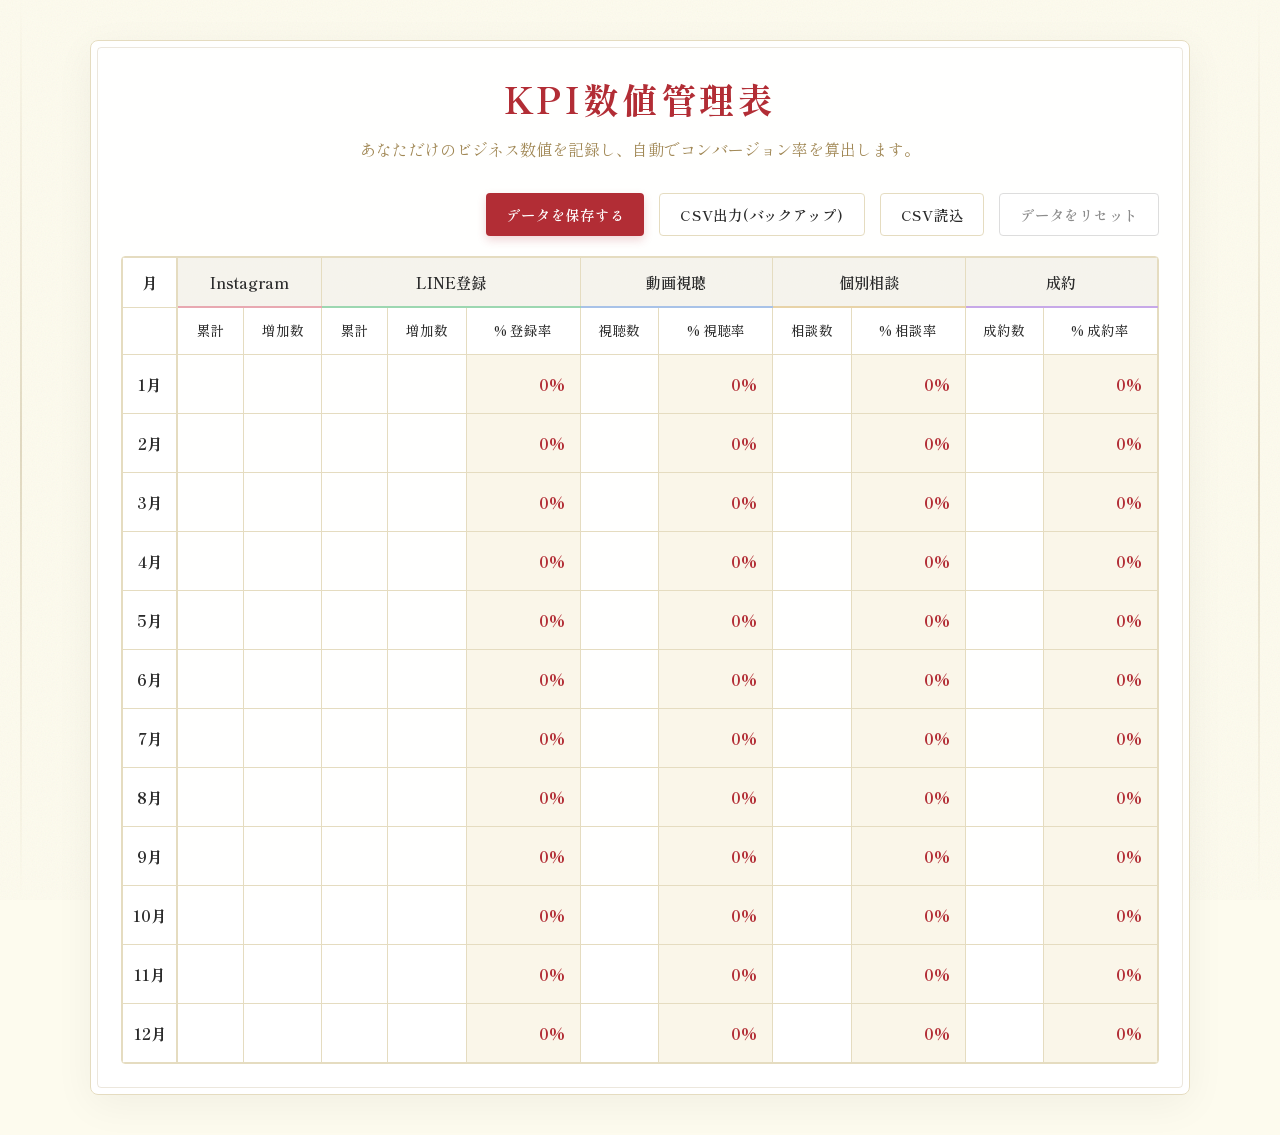
==== index.html @ 0f4bfc08 "Initial commit" ====
<!DOCTYPE html>
<html lang="ja">
<head>
    <meta charset="UTF-8">
    <meta name="viewport" content="width=device-width, initial-scale=1.0">
    <title>KPI管理ツール</title>
    <link rel="preconnect" href="https://fonts.googleapis.com">
    <link rel="preconnect" href="https://fonts.gstatic.com" crossorigin>
    <link href="https://fonts.googleapis.com/css2?family=Shippori+Mincho:wght@400;500;600;700&display=swap" rel="stylesheet">
    <link rel="stylesheet" href="style.css">
</head>
<body>
    <div class="background-texture"></div>

    <div class="container">
        <header>
            <h1 class="title">KPI数値管理表</h1>
            <p class="subtitle">あなただけのビジネス数値を記録し、自動でコンバージョン率を算出します。</p>
        </header>

        <div class="controls">
            <button id="save-btn" class="primary-btn">データを保存する</button>
            <button id="export-btn" class="secondary-btn">CSV出力(バックアップ)</button>
            <button id="import-btn" class="secondary-btn">CSV読込</button>
            <input type="file" id="import-file" accept=".csv" style="display:none">
            <button id="clear-btn" class="danger-btn">データをリセット</button>
        </div>

        <div class="table-wrapper">
            <table id="kpi-table">
                <thead>
                    <tr>
                        <th class="sticky-col">月</th>
                        <th colspan="2" class="group-insta">Instagram</th>
                        <th colspan="3" class="group-line">LINE登録</th>
                        <th colspan="2" class="group-video">動画視聴</th>
                        <th colspan="2" class="group-consult">個別相談</th>
                        <th colspan="2" class="group-contract">成約</th>
                    </tr>
                    <tr class="sub-headers">
                        <th class="sticky-col"></th>
                        <th>累計</th>
                        <th>増加数</th>
                        <th>累計</th>
                        <th>増加数</th>
                        <th class="col-percent">% 登録率</th>
                        <th>視聴数</th>
                        <th class="col-percent">% 視聴率</th>
                        <th>相談数</th>
                        <th class="col-percent">% 相談率</th>
                        <th>成約数</th>
                        <th class="col-percent">% 成約率</th>
                    </tr>
                </thead>
                <tbody id="table-body">
                    <!-- JavaScriptで12ヶ月分を生成 -->
                </tbody>
            </table>
        </div>

        <div id="toast" class="toast">保存しました</div>
    </div>

    <script src="app.js"></script>
</body>
</html>
---- style.css ----
:root {
    --bg-color: #FDFBEE; /* 生成り */
    --text-color: #2b2b2b; /* 墨色 */
    --primary-color: #B22D35; /* 臙脂色 */
    --primary-color-hover: #8e1c22;
    --secondary-color: #A18855; /* 朽葉色 */
    --secondary-color-hover: #867144;
    --card-bg: rgba(255, 255, 255, 0.95);
    --border-color: #e5dcc0;
    --readonly-bg: #FAF6E9;
    --danger-color: #8c8c8c;
    --transition: 0.3s cubic-bezier(0.25, 0.8, 0.25, 1);
}

* {
    box-sizing: border-box;
    margin: 0;
    padding: 0;
}

body {
    font-family: 'Shippori Mincho', serif;
    background-color: var(--bg-color);
    color: var(--text-color);
    line-height: 1.6;
    min-height: 100vh;
    padding: 40px 20px;
    position: relative;
}

/* 和紙のようなテクスチャ */
.background-texture {
    position: fixed;
    top: 0;
    left: 0;
    width: 100vw;
    height: 100vh;
    background-image: url("data:image/svg+xml,%3Csvg width='100' height='100' viewBox='0 0 100 100' xmlns='http://www.w3.org/2000/svg'%3E%3Cfilter id='noise'%3E%3CfeTurbulence type='fractalNoise' baseFrequency='0.8' numOctaves='4' stitchTiles='stitch'/%3E%3C/filter%3E%3Crect width='100' height='100' filter='url(%23noise)' opacity='0.06'/%3E%3C/svg%3E");
    pointer-events: none;
    z-index: -1;
}

/* 縦の装飾線 */
body::before {
    content: '';
    position: fixed;
    top: 0;
    left: 20px;
    width: 2px;
    height: 100%;
    background: linear-gradient(to bottom, transparent, var(--secondary-color), transparent);
    opacity: 0.3;
    z-index: -1;
}

body::after {
    content: '';
    position: fixed;
    top: 0;
    right: 20px;
    width: 2px;
    height: 100%;
    background: linear-gradient(to bottom, transparent, var(--secondary-color), transparent);
    opacity: 0.3;
    z-index: -1;
}

.container {
    max-width: 1100px;
    margin: 0 auto;
    position: relative;
    z-index: 10;
    background-color: var(--card-bg);
    border: 1px solid var(--border-color);
    border-radius: 8px;
    box-shadow: 0 10px 40px rgba(0, 0, 0, 0.05);
    padding: 30px;
}

/* 枠飾り */
.container::before {
    content: '';
    position: absolute;
    top: 6px;
    left: 6px;
    right: 6px;
    bottom: 6px;
    border: 1px solid rgba(161, 136, 85, 0.2);
    pointer-events: none;
    border-radius: 4px;
}

header {
    text-align: center;
    margin-bottom: 30px;
}

.title {
    font-size: 2.2rem;
    color: var(--primary-color);
    letter-spacing: 0.1em;
    margin-bottom: 10px;
    font-weight: 700;
}

.subtitle {
    font-size: 1rem;
    color: var(--secondary-color);
}

.controls {
    display: flex;
    flex-wrap: wrap;
    gap: 15px;
    margin-bottom: 20px;
    justify-content: flex-end;
}

button {
    font-family: inherit;
    border: none;
    border-radius: 4px;
    padding: 10px 20px;
    font-size: 0.9rem;
    cursor: pointer;
    transition: var(--transition);
    outline: none;
    letter-spacing: 0.05em;
    font-weight: 600;
}

.primary-btn {
    background-color: var(--primary-color);
    color: #fff;
    box-shadow: 0 4px 10px rgba(178, 45, 53, 0.2);
}
.primary-btn:hover {
    background-color: var(--primary-color-hover);
    transform: translateY(-2px);
    box-shadow: 0 6px 15px rgba(178, 45, 53, 0.3);
}

.secondary-btn {
    background-color: white;
    color: var(--text-color);
    border: 1px solid var(--border-color);
}
.secondary-btn:hover {
    border-color: var(--secondary-color);
    color: var(--secondary-color);
    transform: translateY(-2px);
}

.danger-btn {
    background-color: white;
    color: var(--danger-color);
    border: 1px solid #ddd;
}
.danger-btn:hover {
    background-color: #f9f9f9;
    color: #cc0000;
    border-color: #cc0000;
}

/* テーブル周り */
.table-wrapper {
    width: 100%;
    overflow-x: auto;
    border: 1px solid var(--border-color);
    border-radius: 4px;
}

table {
    width: 100%;
    border-collapse: collapse;
    white-space: nowrap;
    text-align: right;
    min-width: 1000px;
}

th, td {
    padding: 12px 10px;
    border: 1px solid var(--border-color);
    font-size: 0.95rem;
}

th {
    background-color: rgba(161, 136, 85, 0.1);
    color: var(--text-color);
    font-weight: 600;
    text-align: center;
}

/* ヘッダーの色分けなど */
.group-insta { border-bottom: 2px solid #E8A8B1; }
.group-line { border-bottom: 2px solid #9CD7B1; }
.group-video { border-bottom: 2px solid #A8C2E8; }
.group-consult { border-bottom: 2px solid #E8D3A8; }
.group-contract { border-bottom: 2px solid #C7A8E8; }

.sub-headers th {
    font-size: 0.85rem;
    font-weight: 500;
    background-color: rgba(255, 255, 255, 0.8);
}

/* 最初の列の固定 */
.sticky-col {
    position: sticky;
    left: 0;
    background-color: var(--card-bg) !important;
    font-weight: 700;
    text-align: center;
    z-index: 2;
    border-right: 2px solid var(--border-color);
    box-shadow: 2px 0 5px rgba(0,0,0,0.02);
}

/* 入力セルと表示セル */
td input {
    width: 100%;
    border: 1px solid transparent;
    background: transparent;
    font-family: inherit;
    font-size: 1rem;
    text-align: right;
    padding: 4px;
    color: var(--text-color);
    outline: none;
    transition: 0.2s;
}

td input:focus {
    border-bottom: 1px solid var(--primary-color);
    background-color: rgba(255,255,255,0.8);
}

td input[readonly] {
    color: var(--secondary-color);
    font-weight: 700;
    cursor: default;
    background-color: transparent;
}

/* 自動計算列の背景色 */
td.col-percent {
    background-color: var(--readonly-bg);
}

td.col-percent input {
    color: var(--primary-color);
}

/* 月の行ホバー */
tbody tr:hover {
    background-color: rgba(161, 136, 85, 0.03);
}

/* トースト通知 */
.toast {
    position: fixed;
    bottom: 30px;
    right: 30px;
    background-color: var(--primary-color);
    color: white;
    padding: 12px 24px;
    border-radius: 4px;
    box-shadow: 0 5px 15px rgba(0,0,0,0.2);
    font-weight: 600;
    letter-spacing: 0.05em;
    opacity: 0;
    transform: translateY(20px);
    transition: var(--transition);
    pointer-events: none;
    z-index: 100;
}

.toast.show {
    opacity: 1;
    transform: translateY(0);
}

/* レスポンシブ */
@media (max-width: 768px) {
    body {
        padding: 20px 10px;
    }
    
    .container {
        padding: 20px 10px;
    }
    
    .title {
        font-size: 1.8rem;
    }
    
    .controls {
        justify-content: center;
    }
    
    th, td {
        padding: 8px 6px;
        font-size: 0.9rem;
    }
    td input {
        font-size: 0.9rem;
    }
}
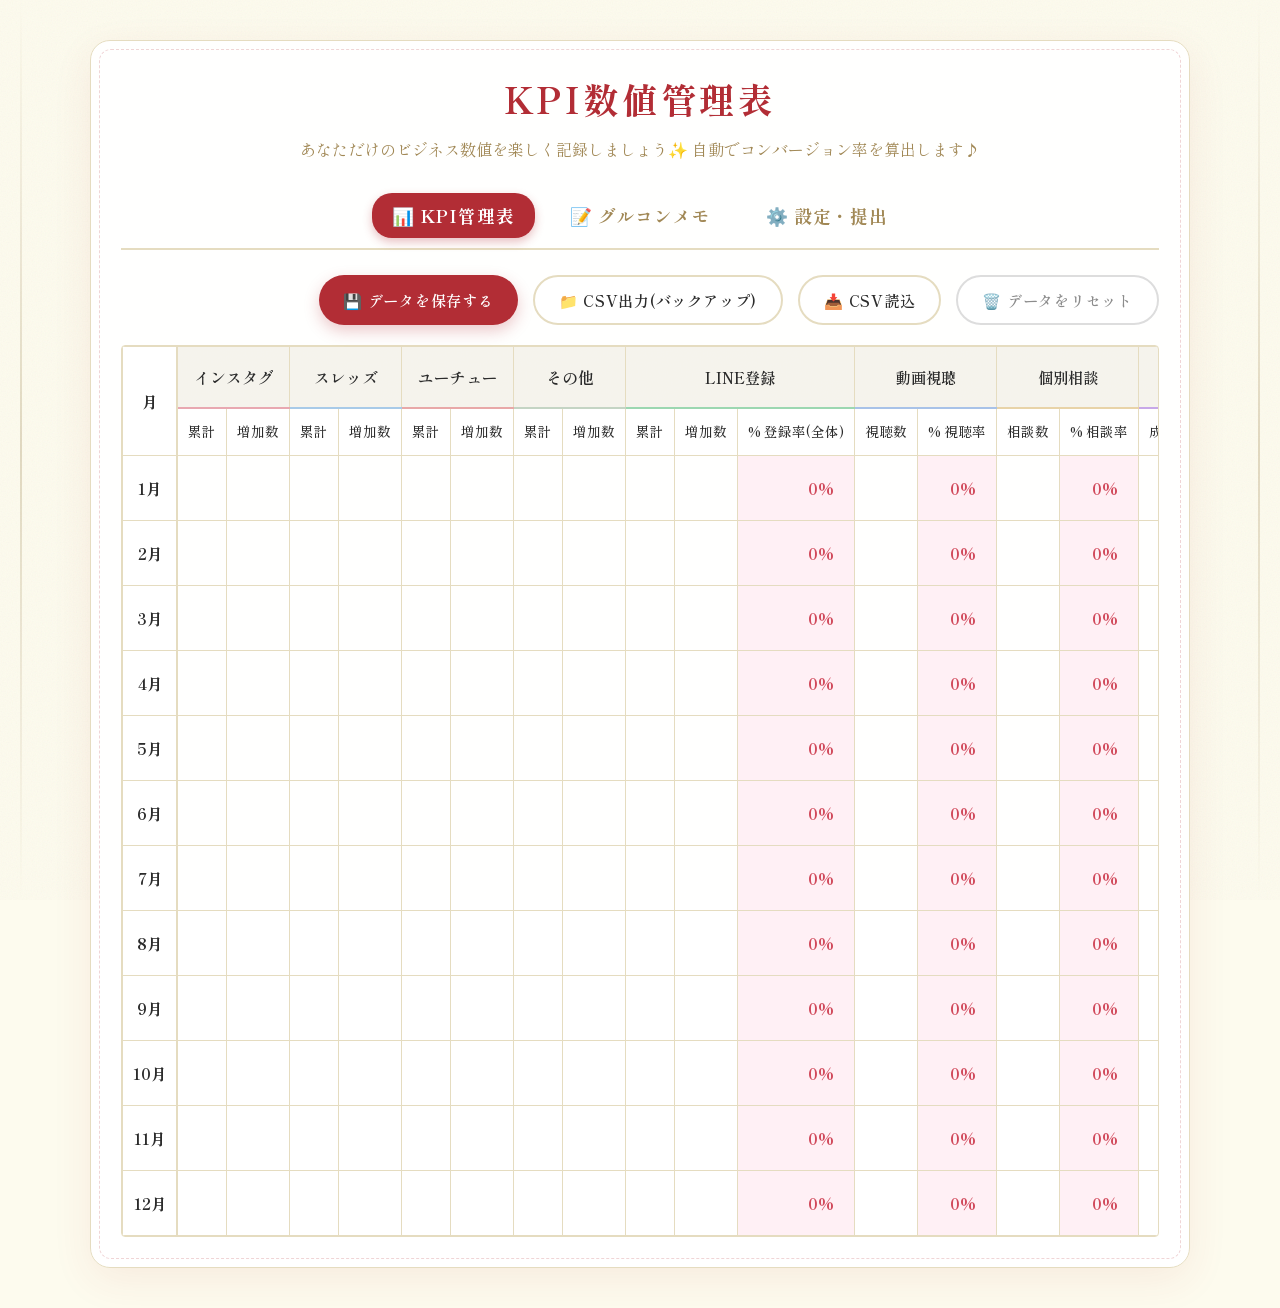
==== commit 0d025eae: "feat: Add group consulting memo and sheets sharing" ====
--- a/index.html
+++ b/index.html
@@ -15,35 +15,50 @@
     <div class="container">
         <header>
             <h1 class="title">KPI数値管理表</h1>
-            <p class="subtitle">あなただけのビジネス数値を記録し、自動でコンバージョン率を算出します。</p>
+            <p class="subtitle">あなただけのビジネス数値を楽しく記録しましょう✨ 自動でコンバージョン率を算出します♪</p>
         </header>
 
-        <div class="controls">
-            <button id="save-btn" class="primary-btn">データを保存する</button>
-            <button id="export-btn" class="secondary-btn">CSV出力(バックアップ)</button>
-            <button id="import-btn" class="secondary-btn">CSV読込</button>
+        <div class="tabs">
+            <button class="tab-btn active" data-target="kpi-panel">📊 KPI管理表</button>
+            <button class="tab-btn" data-target="memo-panel">📝 グルコンメモ</button>
+            <button class="tab-btn" data-target="settings-panel">⚙️ 設定・提出</button>
+        </div>
+
+        <div id="kpi-panel" class="tab-panel active">
+            <div class="controls">
+            <button id="save-btn" class="primary-btn bouncy-btn">💾 データを保存する</button>
+            <button id="export-btn" class="secondary-btn bouncy-btn">📁 CSV出力(バックアップ)</button>
+            <button id="import-btn" class="secondary-btn bouncy-btn">📥 CSV読込</button>
             <input type="file" id="import-file" accept=".csv" style="display:none">
-            <button id="clear-btn" class="danger-btn">データをリセット</button>
+            <button id="clear-btn" class="danger-btn bouncy-btn">🗑️ データをリセット</button>
         </div>
 
         <div class="table-wrapper">
             <table id="kpi-table">
                 <thead>
                     <tr>
-                        <th class="sticky-col">月</th>
-                        <th colspan="2" class="group-insta">Instagram</th>
+                        <th class="sticky-col" rowspan="2">月</th>
+                        <th colspan="2" class="group-media1"><input type="text" class="header-input" id="media1-name" value="インスタグラム" placeholder="媒体名"></th>
+                        <th colspan="2" class="group-media2"><input type="text" class="header-input" id="media2-name" value="スレッズ" placeholder="媒体名"></th>
+                        <th colspan="2" class="group-media3"><input type="text" class="header-input" id="media3-name" value="ユーチューブ" placeholder="媒体名"></th>
+                        <th colspan="2" class="group-media4"><input type="text" class="header-input" id="media4-name" value="その他" placeholder="媒体名"></th>
                         <th colspan="3" class="group-line">LINE登録</th>
                         <th colspan="2" class="group-video">動画視聴</th>
                         <th colspan="2" class="group-consult">個別相談</th>
                         <th colspan="2" class="group-contract">成約</th>
                     </tr>
                     <tr class="sub-headers">
-                        <th class="sticky-col"></th>
                         <th>累計</th>
                         <th>増加数</th>
                         <th>累計</th>
                         <th>増加数</th>
-                        <th class="col-percent">% 登録率</th>
+                        <th>累計</th>
+                        <th>増加数</th>
+                        <th>累計</th>
+                        <th>増加数</th>
+                        <th>累計</th>
+                        <th>増加数</th>
+                        <th class="col-percent">% 登録率(全体)</th>
                         <th>視聴数</th>
                         <th class="col-percent">% 視聴率</th>
                         <th>相談数</th>
@@ -57,6 +72,36 @@
                 </tbody>
             </table>
         </div>
+        </div><!-- /kpi-panel -->
+
+        <!-- グルコンメモ パネル -->
+        <div id="memo-panel" class="tab-panel">
+            <div class="controls" style="justify-content: flex-start;">
+                <button id="add-memo-btn" class="primary-btn bouncy-btn">➕ 新しいメモを追加</button>
+            </div>
+            <div id="memo-container" class="memo-list">
+                <!-- JavaScriptでメモカードを生成 -->
+            </div>
+        </div><!-- /memo-panel -->
+
+        <!-- 設定・提出パネル -->
+        <div id="settings-panel" class="tab-panel">
+            <div class="settings-card">
+                <h3>👤 クライアント情報</h3>
+                <p>データを管理者に提出するため、ご自身のお名前を入力してください。</p>
+                <input type="text" id="client-name" class="settings-input" placeholder="例：山田 花子">
+                
+                <h3 style="margin-top:20px;">📤 管理者へデータを提出</h3>
+                <p>現在のKPI数値とグルコンメモをスクールの管理者へ送信します。</p>
+                <button id="submit-admin-btn" class="primary-btn bouncy-btn" style="width: 100%; padding: 15px; margin-top: 10px; font-size: 1.1rem;">🚀 管理者へデータを送信する</button>
+            </div>
+
+            <div class="settings-card" style="margin-top: 30px; background-color: #f9f9f9; border: 1px dashed #ccc;">
+                <h3 style="color: #666;">🔧 管理者用設定 (運営者のみ設定)</h3>
+                <p style="font-size: 0.85rem; color: #666;">データ提出先のシステム（Google Apps Script Webhook）URLを設定します。</p>
+                <input type="text" id="webhook-url" class="settings-input" placeholder="https://script.google.com/macros/s/.../exec">
+            </div>
+        </div><!-- /settings-panel -->
 
         <div id="toast" class="toast">保存しました</div>
     </div>
--- a/style.css
+++ b/style.css
@@ -2,12 +2,12 @@
     --bg-color: #FDFBEE; /* 生成り */
     --text-color: #2b2b2b; /* 墨色 */
     --primary-color: #B22D35; /* 臙脂色 */
-    --primary-color-hover: #8e1c22;
+    --primary-color-hover: #e85d75; /* 明るめのピンクレッドへ変更しポップに */
     --secondary-color: #A18855; /* 朽葉色 */
     --secondary-color-hover: #867144;
     --card-bg: rgba(255, 255, 255, 0.95);
     --border-color: #e5dcc0;
-    --readonly-bg: #FAF6E9;
+    --readonly-bg: #FFF0F5; /* ラベンダーブラッシュ（薄いピンク系）で可愛く */
     --danger-color: #8c8c8c;
     --transition: 0.3s cubic-bezier(0.25, 0.8, 0.25, 1);
 }
@@ -72,8 +72,8 @@
     z-index: 10;
     background-color: var(--card-bg);
     border: 1px solid var(--border-color);
-    border-radius: 8px;
-    box-shadow: 0 10px 40px rgba(0, 0, 0, 0.05);
+    border-radius: 20px; /* 丸みを強く */
+    box-shadow: 0 12px 40px rgba(178, 45, 53, 0.08); /* 影を温かみのある色に */
     padding: 30px;
 }
 
@@ -81,13 +81,60 @@
 .container::before {
     content: '';
     position: absolute;
-    top: 6px;
-    left: 6px;
-    right: 6px;
-    bottom: 6px;
-    border: 1px solid rgba(161, 136, 85, 0.2);
+    top: 8px;
+    left: 8px;
+    right: 8px;
+    bottom: 8px;
+    border: 1px dashed rgba(178, 45, 53, 0.2); /* 線を破線にして可愛く */
     pointer-events: none;
-    border-radius: 4px;
+    border-radius: 12px;
+}
+
+/* タブメニュー */
+.tabs {
+    display: flex;
+    justify-content: center;
+    gap: 15px;
+    margin-bottom: 25px;
+    border-bottom: 2px solid var(--border-color);
+    padding-bottom: 10px;
+}
+
+.tab-btn {
+    background: transparent;
+    color: var(--secondary-color);
+    border: none;
+    font-size: 1.1rem;
+    padding: 10px 20px;
+    border-radius: 20px;
+    font-weight: bold;
+    cursor: pointer;
+    transition: var(--transition);
+}
+
+.tab-btn:hover {
+    background-color: rgba(161, 136, 85, 0.1);
+}
+
+.tab-btn.active {
+    background-color: var(--primary-color);
+    color: white;
+    box-shadow: 0 4px 10px rgba(178, 45, 53, 0.3);
+}
+
+/* パネル機能 */
+.tab-panel {
+    display: none;
+    animation: fadeIn 0.4s ease;
+}
+
+.tab-panel.active {
+    display: block;
+}
+
+@keyframes fadeIn {
+    from { opacity: 0; transform: translateY(10px); }
+    to { opacity: 1; transform: translateY(0); }
 }
 
 header {
@@ -119,9 +166,9 @@
 button {
     font-family: inherit;
     border: none;
-    border-radius: 4px;
-    padding: 10px 20px;
-    font-size: 0.9rem;
+    border-radius: 30px; /* ピル型でポップに */
+    padding: 12px 24px;
+    font-size: 0.95rem;
     cursor: pointer;
     transition: var(--transition);
     outline: none;
@@ -129,37 +176,43 @@
     font-weight: 600;
 }
 
+/* バウンスアニメーション */
+.bouncy-btn:hover {
+    transform: translateY(-4px) scale(1.03);
+}
+.bouncy-btn:active {
+    transform: translateY(1px);
+}
+
 .primary-btn {
     background-color: var(--primary-color);
     color: #fff;
-    box-shadow: 0 4px 10px rgba(178, 45, 53, 0.2);
+    box-shadow: 0 6px 15px rgba(178, 45, 53, 0.25);
 }
 .primary-btn:hover {
     background-color: var(--primary-color-hover);
-    transform: translateY(-2px);
-    box-shadow: 0 6px 15px rgba(178, 45, 53, 0.3);
+    box-shadow: 0 8px 20px rgba(178, 45, 53, 0.4);
 }
 
 .secondary-btn {
     background-color: white;
     color: var(--text-color);
-    border: 1px solid var(--border-color);
+    border: 2px solid var(--border-color); /* 少し太くしてカジュアルに */
 }
 .secondary-btn:hover {
-    border-color: var(--secondary-color);
-    color: var(--secondary-color);
-    transform: translateY(-2px);
+    border-color: var(--primary-color-hover);
+    color: var(--primary-color-hover);
 }
 
 .danger-btn {
     background-color: white;
     color: var(--danger-color);
-    border: 1px solid #ddd;
+    border: 2px solid #ddd;
 }
 .danger-btn:hover {
-    background-color: #f9f9f9;
-    color: #cc0000;
-    border-color: #cc0000;
+    background-color: #fff5f5;
+    color: #e53e3e;
+    border-color: #fc8181;
 }
 
 /* テーブル周り */
@@ -192,11 +245,37 @@
 }
 
 /* ヘッダーの色分けなど */
-.group-insta { border-bottom: 2px solid #E8A8B1; }
+.group-media1 { border-bottom: 2px solid #E8A8B1; }
+.group-media2 { border-bottom: 2px solid #A8CAE8; } /* 水色っぽく */
+.group-media3 { border-bottom: 2px solid #E8A8A8; } /* 赤っぽく */
+.group-media4 { border-bottom: 2px solid #C4D4C4; } /* 淡い緑っぽく */
 .group-line { border-bottom: 2px solid #9CD7B1; }
 .group-video { border-bottom: 2px solid #A8C2E8; }
 .group-consult { border-bottom: 2px solid #E8D3A8; }
 .group-contract { border-bottom: 2px solid #C7A8E8; }
+
+/* 自由入力ヘッダー */
+.header-input {
+    width: 100%;
+    background: transparent;
+    border: 2px solid transparent;
+    border-radius: 8px;
+    color: inherit;
+    font-size: 1rem;
+    font-family: inherit;
+    font-weight: 600;
+    text-align: center;
+    outline: none;
+    transition: 0.3s cubic-bezier(0.25, 0.8, 0.25, 1);
+    padding: 4px;
+}
+
+.header-input:focus {
+    background-color: white;
+    border: 2px dashed #ffb3c1;
+    transform: scale(1.05);
+    box-shadow: 0 4px 15px rgba(255, 179, 193, 0.3);
+}
 
 .sub-headers th {
     font-size: 0.85rem;
@@ -219,24 +298,29 @@
 /* 入力セルと表示セル */
 td input {
     width: 100%;
-    border: 1px solid transparent;
+    border: 2px solid transparent; /* 太くしてフォーカス時目立たせる */
+    border-radius: 8px; /* 角をやさしく */
     background: transparent;
     font-family: inherit;
     font-size: 1rem;
     text-align: right;
-    padding: 4px;
+    padding: 6px 8px;
     color: var(--text-color);
     outline: none;
-    transition: 0.2s;
+    transition: 0.3s cubic-bezier(0.25, 0.8, 0.25, 1);
 }
 
 td input:focus {
-    border-bottom: 1px solid var(--primary-color);
-    background-color: rgba(255,255,255,0.8);
+    border: 2px solid #ffb3c1; /* 可愛いピンクボーダー */
+    background-color: #fff;
+    box-shadow: 0 0 0 3px rgba(255, 179, 193, 0.3); /* ポワッとするエフェクト */
+    transform: scale(1.05); /* シュッと大きくなる */
+    z-index: 10;
+    position: relative;
 }
 
 td input[readonly] {
-    color: var(--secondary-color);
+    color: var(--primary-color); /* 目立たせる */
     font-weight: 700;
     cursor: default;
     background-color: transparent;
@@ -248,12 +332,17 @@
 }
 
 td.col-percent input {
-    color: var(--primary-color);
+    color: #d1495b; /* さらに少し鮮やかな色へ */
 }
 
 /* 月の行ホバー */
+tbody tr {
+    transition: 0.3s;
+}
 tbody tr:hover {
-    background-color: rgba(161, 136, 85, 0.03);
+    background-color: #FFFDF7;
+    box-shadow: 0 4px 15px rgba(0,0,0,0.03);
+    transform: translateY(-1px);
 }
 
 /* トースト通知 */
@@ -306,3 +395,149 @@
         font-size: 0.9rem;
     }
 }
+
+/* グルコンメモ デザイン */
+.memo-list {
+    display: flex;
+    flex-direction: column;
+    gap: 20px;
+    margin-top: 20px;
+}
+
+.memo-card {
+    background-color: #fff;
+    border: 2px solid #fbe6ea;
+    border-radius: 16px;
+    padding: 20px;
+    position: relative;
+    box-shadow: 0 4px 12px rgba(178, 45, 53, 0.05);
+    transition: 0.3s;
+}
+
+.memo-card:hover {
+    box-shadow: 0 6px 18px rgba(178, 45, 53, 0.1);
+    transform: translateY(-2px);
+    border-color: #f7d2d9;
+}
+
+.memo-header {
+    display: flex;
+    justify-content: space-between;
+    align-items: center;
+    margin-bottom: 15px;
+    border-bottom: 1px dashed var(--border-color);
+    padding-bottom: 10px;
+}
+
+.memo-date {
+    font-family: inherit;
+    border: 1px solid var(--border-color);
+    border-radius: 6px;
+    padding: 6px 12px;
+    font-size: 0.95rem;
+    color: var(--text-color);
+    outline: none;
+}
+
+.memo-date:focus {
+    border-color: #ffb3c1;
+    box-shadow: 0 0 0 2px rgba(255, 179, 193, 0.3);
+}
+
+.memo-delete-btn {
+    background: transparent;
+    border: none;
+    color: var(--danger-color);
+    font-size: 1.2rem;
+    cursor: pointer;
+    transition: 0.2s;
+    padding: 5px;
+}
+
+.memo-delete-btn:hover {
+    color: #e53e3e;
+    transform: scale(1.1);
+}
+
+.memo-body {
+    display: grid;
+    grid-template-columns: 1fr 1fr;
+    gap: 15px;
+}
+
+.memo-field {
+    display: flex;
+    flex-direction: column;
+}
+
+.memo-label {
+    font-weight: 600;
+    font-size: 0.95rem;
+    color: var(--primary-color);
+    margin-bottom: 5px;
+}
+
+.memo-textarea {
+    width: 100%;
+    min-height: 120px;
+    border: 1px solid var(--border-color);
+    border-radius: 8px;
+    padding: 12px;
+    font-family: inherit;
+    font-size: 1rem;
+    color: var(--text-color);
+    resize: vertical;
+    outline: none;
+    transition: 0.3s;
+    background-color: #fafafa;
+}
+
+.memo-textarea:focus {
+    background-color: #fff;
+    border-color: #ffb3c1;
+    box-shadow: 0 0 0 3px rgba(255, 179, 193, 0.2);
+}
+
+@media (max-width: 768px) {
+    .memo-body {
+        grid-template-columns: 1fr;
+    }
+}
+
+/* 設定・提出パネル デザイン */
+.settings-card {
+    background-color: #fff;
+    border: 1px solid var(--border-color);
+    border-radius: 12px;
+    padding: 25px;
+    box-shadow: 0 4px 10px rgba(0,0,0,0.03);
+}
+
+.settings-card h3 {
+    color: var(--primary-color);
+    margin-bottom: 10px;
+    font-size: 1.1rem;
+}
+
+.settings-card p {
+    color: var(--text-color);
+    margin-bottom: 15px;
+    font-size: 0.95rem;
+    line-height: 1.5;
+}
+
+.settings-input {
+    width: 100%;
+    padding: 12px;
+    border: 1px solid var(--border-color);
+    border-radius: 6px;
+    font-family: inherit;
+    font-size: 1rem;
+    transition: 0.3s;
+    outline: none;
+}
+
+.settings-input:focus {
+    border-color: #ffb3c1;
+    box-shadow: 0 0 0 3px rgba(255, 179, 193, 0.2);
+}
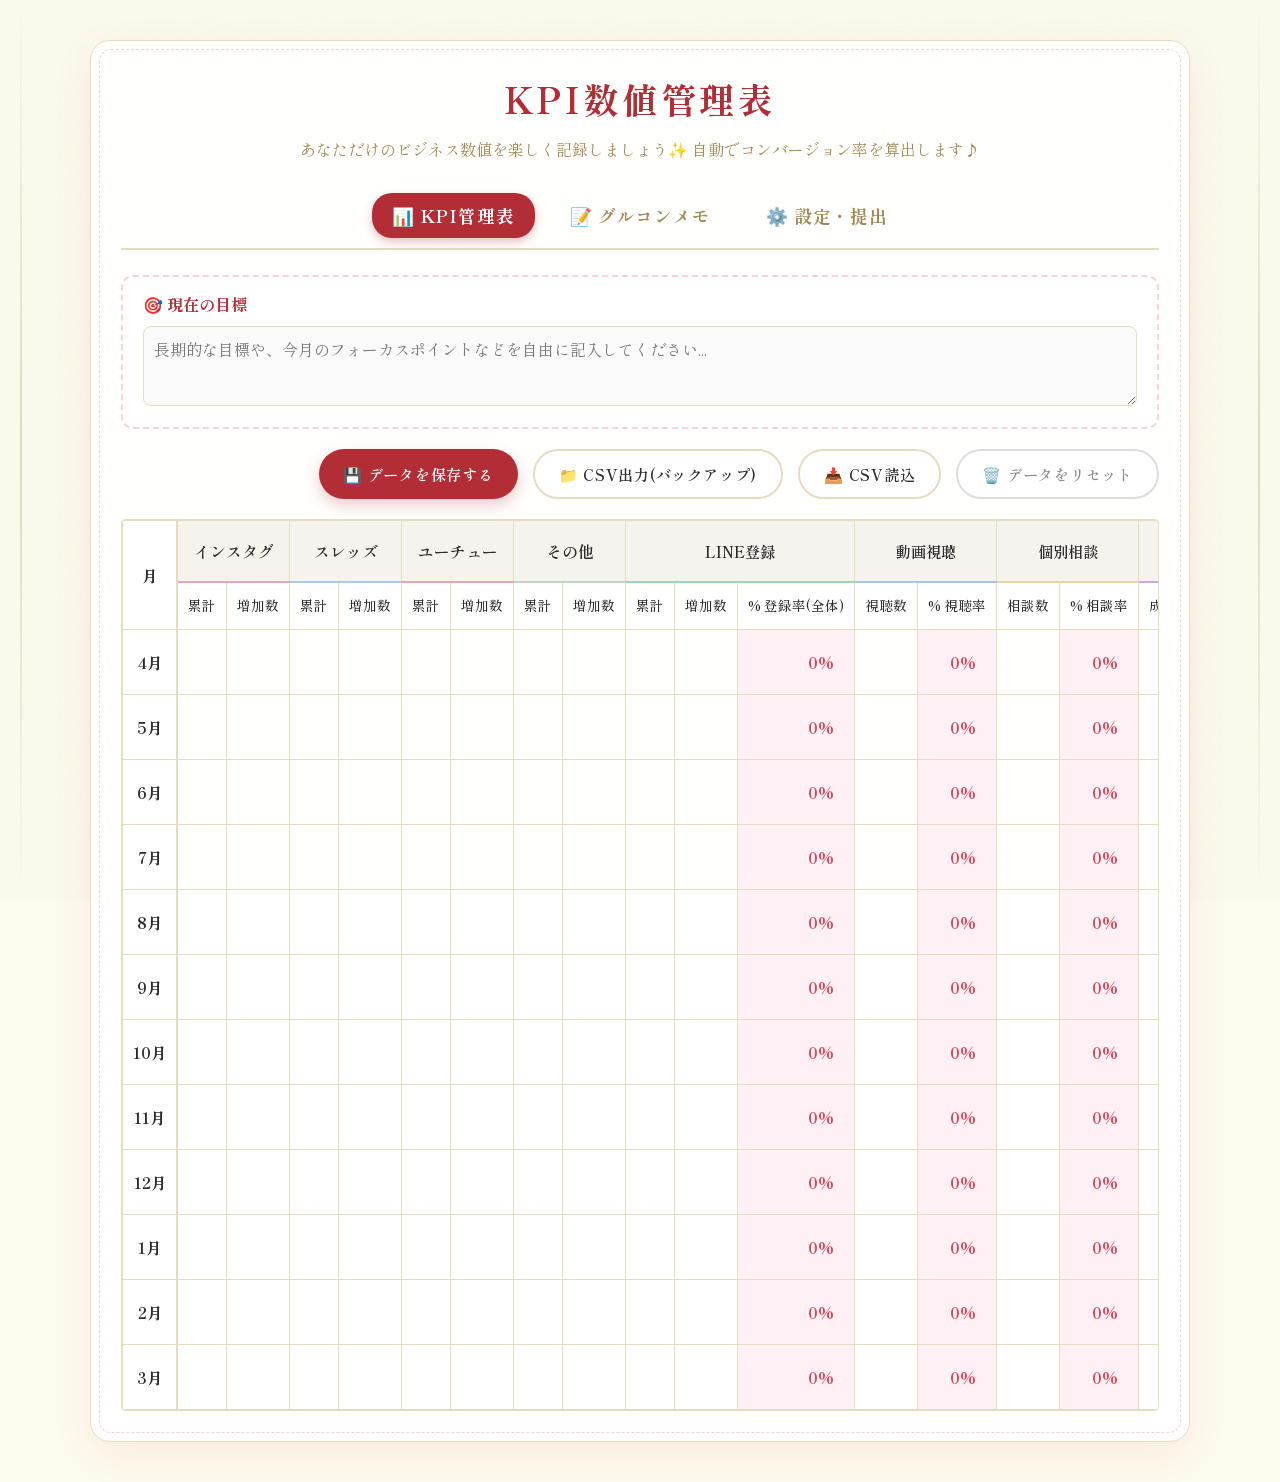
==== commit b2b74b49: "feat: Add current goal field" ====
--- a/index.html
+++ b/index.html
@@ -25,6 +25,11 @@
         </div>
 
         <div id="kpi-panel" class="tab-panel active">
+            <div class="goal-container" style="margin-bottom: 20px;">
+                <label for="current-goal" style="display:block; font-weight:bold; color:var(--primary-color); margin-bottom:8px;">🎯 現在の目標</label>
+                <textarea id="current-goal" class="goal-textarea" placeholder="長期的な目標や、今月のフォーカスポイントなどを自由に記入してください..."></textarea>
+            </div>
+
             <div class="controls">
             <button id="save-btn" class="primary-btn bouncy-btn">💾 データを保存する</button>
             <button id="export-btn" class="secondary-btn bouncy-btn">📁 CSV出力(バックアップ)</button>
--- a/style.css
+++ b/style.css
@@ -541,3 +541,32 @@
     border-color: #ffb3c1;
     box-shadow: 0 0 0 3px rgba(255, 179, 193, 0.2);
 }
+
+/* 現在の目標エリア デザイン */
+.goal-container {
+    background-color: #fff;
+    border: 2px dashed #f7d2d9;
+    border-radius: 12px;
+    padding: 15px 20px;
+}
+
+.goal-textarea {
+    width: 100%;
+    min-height: 80px;
+    padding: 10px;
+    border: 1px solid var(--border-color);
+    border-radius: 8px;
+    font-family: inherit;
+    font-size: 1rem;
+    color: var(--text-color);
+    resize: vertical;
+    outline: none;
+    transition: 0.3s;
+    background-color: #fafafa;
+}
+
+.goal-textarea:focus {
+    background-color: #fff;
+    border-color: #ffb3c1;
+    box-shadow: 0 0 0 3px rgba(255, 179, 193, 0.2);
+}
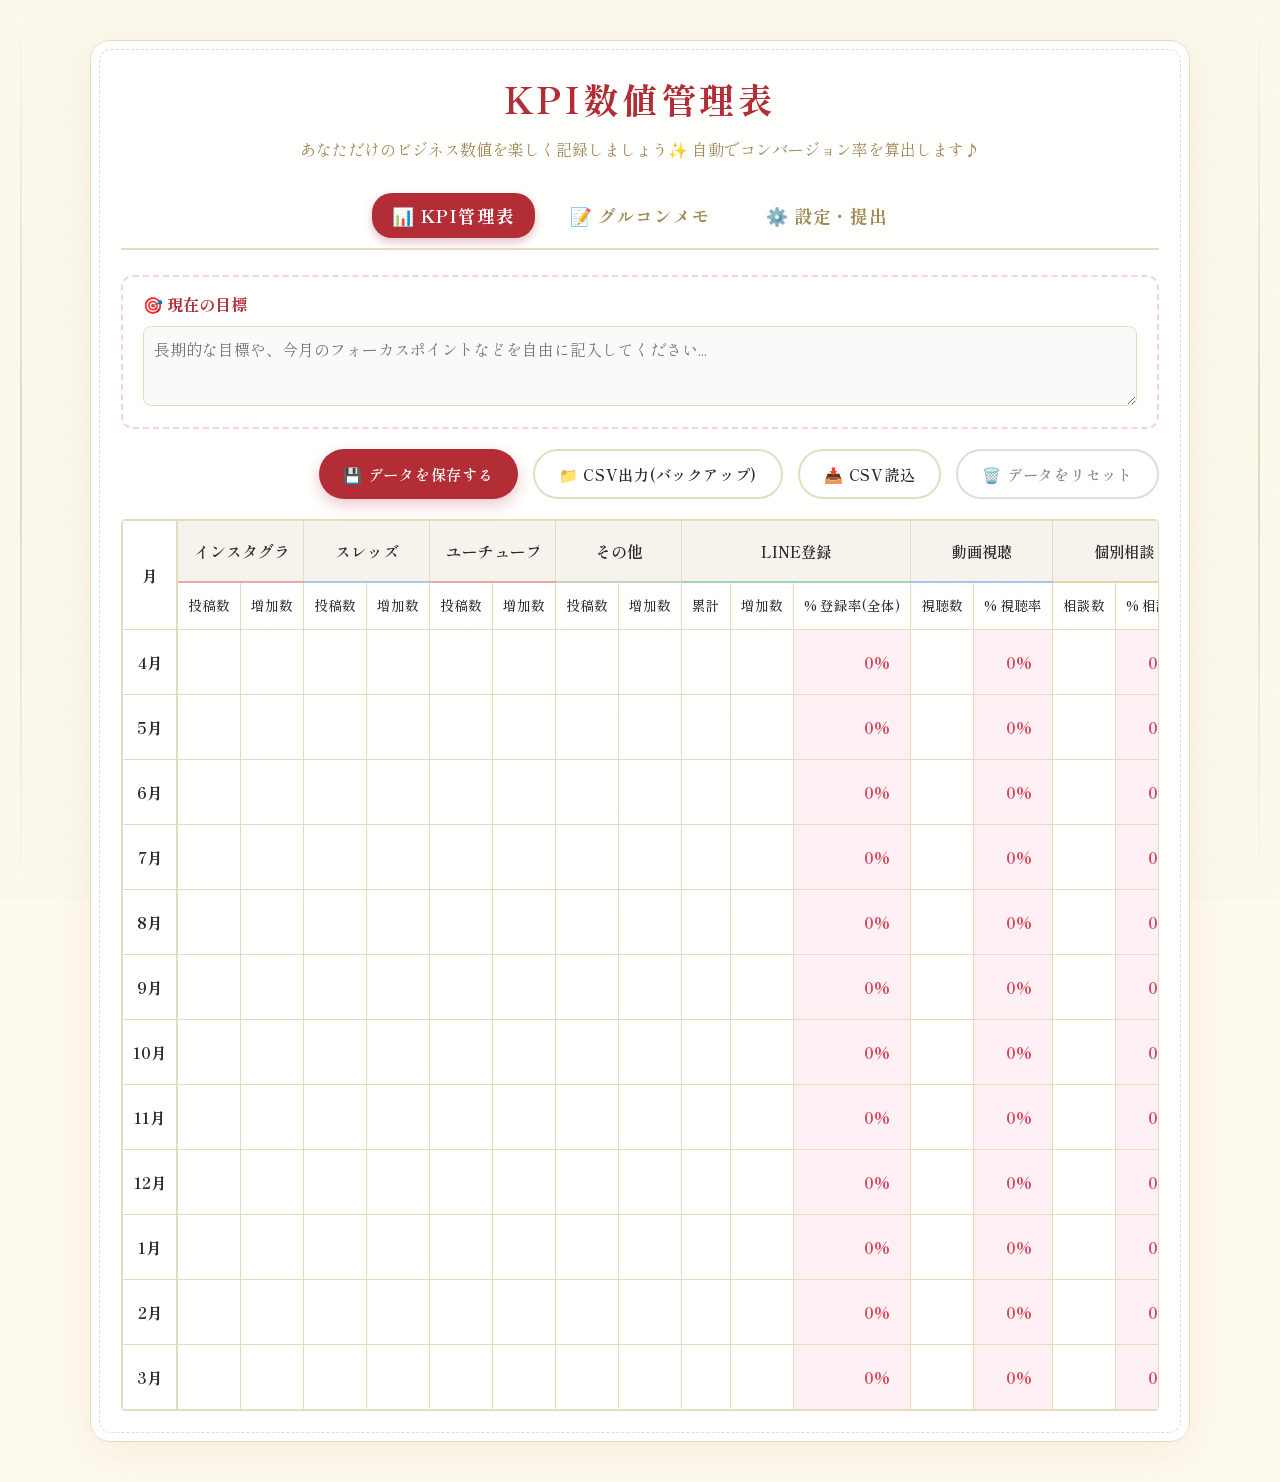
==== commit 881cd3b4: "fix: change '累計' to '投稿数' for media 1-4" ====
--- a/index.html
+++ b/index.html
@@ -51,15 +51,16 @@
                         <th colspan="2" class="group-video">動画視聴</th>
                         <th colspan="2" class="group-consult">個別相談</th>
                         <th colspan="2" class="group-contract">成約</th>
+                        <th class="group-sales">売上</th>
                     </tr>
                     <tr class="sub-headers">
-                        <th>累計</th>
+                        <th>投稿数</th>
                         <th>増加数</th>
-                        <th>累計</th>
+                        <th>投稿数</th>
                         <th>増加数</th>
-                        <th>累計</th>
+                        <th>投稿数</th>
                         <th>増加数</th>
-                        <th>累計</th>
+                        <th>投稿数</th>
                         <th>増加数</th>
                         <th>累計</th>
                         <th>増加数</th>
@@ -70,6 +71,7 @@
                         <th class="col-percent">% 相談率</th>
                         <th>成約数</th>
                         <th class="col-percent">% 成約率</th>
+                        <th>金額(円)</th>
                     </tr>
                 </thead>
                 <tbody id="table-body">
@@ -100,13 +102,48 @@
                 <p>現在のKPI数値とグルコンメモをスクールの管理者へ送信します。</p>
                 <button id="submit-admin-btn" class="primary-btn bouncy-btn" style="width: 100%; padding: 15px; margin-top: 10px; font-size: 1.1rem;">🚀 管理者へデータを送信する</button>
             </div>
+            
+            <!-- 運営者メニューへのリンク（ひっそりと） -->
+            <div style="text-align: center; margin-top: 40px;">
+                <button id="show-admin-login-btn" style="background:none; border:none; color:#bbb; font-size:0.85rem; cursor:pointer; text-decoration:underline;">運営者用メニューを開く</button>
+            </div>
 
-            <div class="settings-card" style="margin-top: 30px; background-color: #f9f9f9; border: 1px dashed #ccc;">
-                <h3 style="color: #666;">🔧 管理者用設定 (運営者のみ設定)</h3>
-                <p style="font-size: 0.85rem; color: #666;">データ提出先のシステム（Google Apps Script Webhook）URLを設定します。</p>
-                <input type="text" id="webhook-url" class="settings-input" placeholder="https://script.google.com/macros/s/.../exec">
+            <!-- 管理者用パネル（初期状態は非表示） -->
+            <div id="admin-secret-panel" class="settings-card" style="display: none; margin-top: 30px; background-color: #fdfafb; border: 2px dashed #f7d2d9;">
+                <h3 style="color: var(--primary-color);">🔧 運営者用設定</h3>
+                <p style="font-size: 0.85rem; color: #666;">クライアントに配布する「自動設定付きの専用URL」を作成します。<br>ご自身のGAS(Webhook)URLを貼り付けてください。</p>
+                <input type="text" id="admin-webhook-url" class="settings-input" placeholder="https://script.google.com/macros/s/.../exec" style="margin-top:10px;">
+                
+                <button id="generate-btn" class="primary-btn bouncy-btn" style="width: 100%; padding: 15px; margin-top: 15px; font-size: 1rem;">🔗 クライアント招待用URLを生成・コピー</button>
+                
+                <div id="share-area" style="display: none; margin-top:15px; padding-top:15px; border-top:1px dashed #e5dcc0;">
+                    <p style="font-size: 0.8rem; color: var(--primary-color); font-weight:bold;">✅ 生成されました！下記をクライアントに送付してください</p>
+                    <div id="share-url-text" style="margin-top: 10px; padding: 10px; background-color: #fff; border-radius: 6px; border: 1px solid #ccc; font-size: 0.8rem; word-break: break-all; color:#555;"></div>
+                </div>
+
+                <hr style="margin: 30px 0; border: none; border-top: 2px dashed #f7d2d9;">
+
+                <h3 style="color: var(--primary-color);">👥 クライアント・ダッシュボード</h3>
+                <p style="font-size: 0.85rem; color: #666;">スプレッドシート上の全てのクライアントの進捗データを読み込みます。</p>
+                <button id="dashboard-sync-btn" class="secondary-btn bouncy-btn" style="width: 100%; padding: 12px; margin-top: 15px; font-size: 1rem;">🔄 顧客データをスプレッドシートから読み込む</button>
+
+                <!-- クライアント一覧リスト -->
+                <div id="dashboard-client-list" class="dashboard-list" style="margin-top: 20px;">
+                    <!-- ここにカードがJSで生成される -->
+                </div>
             </div>
+
         </div><!-- /settings-panel -->
+
+        <!-- ダッシュボードのクライアント詳細モーダル -->
+        <div id="dashboard-modal" class="modal-overlay" style="display: none;">
+            <div class="modal-content">
+                <button id="close-modal-btn" class="modal-close-btn">✖️ 閉じる</button>
+                <div id="modal-body" style="margin-top: 10px;">
+                    <!-- 読み込んだデータが展開される -->
+                </div>
+            </div>
+        </div>
 
         <div id="toast" class="toast">保存しました</div>
     </div>
--- a/style.css
+++ b/style.css
@@ -253,6 +253,7 @@
 .group-video { border-bottom: 2px solid #A8C2E8; }
 .group-consult { border-bottom: 2px solid #E8D3A8; }
 .group-contract { border-bottom: 2px solid #C7A8E8; }
+.group-sales { border-bottom: 2px solid #F8C8A8; } /* サーモンピンク〜オレンジ系 */
 
 /* 自由入力ヘッダー */
 .header-input {
@@ -372,27 +373,66 @@
 /* レスポンシブ */
 @media (max-width: 768px) {
     body {
-        padding: 20px 10px;
+        padding: 10px 5px;
     }
     
     .container {
-        padding: 20px 10px;
+        padding: 15px 10px;
+        border-radius: 12px;
     }
     
     .title {
-        font-size: 1.8rem;
+        font-size: 1.5rem;
+        margin-bottom: 5px;
+    }
+
+    .subtitle {
+        font-size: 0.85rem;
+        line-height: 1.4;
+    }
+
+    .tabs {
+        flex-wrap: wrap;
+        gap: 8px;
+        padding-bottom: 15px;
+    }
+
+    .tab-btn {
+        font-size: 0.95rem;
+        padding: 8px 14px;
+        flex: 1 1 30%; /* スマホなら均等に並べるか折り返す */
+        text-align: center;
     }
     
     .controls {
-        justify-content: center;
+        justify-content: space-between;
+        gap: 8px;
+    }
+
+    .controls button {
+        flex: 1 1 45%; /* スマホでボタンを横並び2列にしやすくする */
+        font-size: 0.85rem;
+        padding: 10px;
     }
     
     th, td {
-        padding: 8px 6px;
-        font-size: 0.9rem;
-    }
+        padding: 8px 4px; /* 極力余白を削る */
+        font-size: 0.85rem;
+    }
+
     td input {
-        font-size: 0.9rem;
+        font-size: 0.85rem;
+        padding: 6px 4px;
+        min-width: 60px; /* 小さすぎると見えないので最低幅 */
+    }
+
+    .header-input {
+        font-size: 0.85rem;
+        padding: 2px;
+    }
+    
+    .sub-headers th {
+        font-size: 0.75rem;
     }
 }
 
@@ -570,3 +610,166 @@
     border-color: #ffb3c1;
     box-shadow: 0 0 0 3px rgba(255, 179, 193, 0.2);
 }
+
+/* 褒め言葉の吹き出し デザイン */
+.praise-tooltip {
+    position: absolute;
+    bottom: 100%;
+    left: 50%;
+    transform: translateX(-50%) translateY(10px);
+    background-color: #ffb3c1;
+    color: #fff;
+    padding: 6px 12px;
+    border-radius: 12px;
+    font-size: 0.85rem;
+    font-weight: bold;
+    white-space: nowrap;
+    opacity: 0;
+    pointer-events: none;
+    transition: all 0.3s cubic-bezier(0.68, -0.55, 0.265, 1.55);
+    z-index: 100;
+    box-shadow: 0 4px 8px rgba(255, 179, 193, 0.4);
+}
+
+.praise-tooltip::after {
+    content: '';
+    position: absolute;
+    top: 100%;
+    left: 50%;
+    transform: translateX(-50%);
+    border-width: 6px;
+    border-style: solid;
+    border-color: #ffb3c1 transparent transparent transparent;
+}
+
+
+.praise-tooltip.show {
+    opacity: 1;
+    transform: translateX(-50%) translateY(-5px);
+}
+
+/* =========================================================
+   ダッシュボード＆モーダル デザイン
+========================================================= */
+.dashboard-list {
+    display: grid;
+    grid-template-columns: 1fr;
+    gap: 15px;
+}
+
+.client-card {
+    background-color: #fff;
+    border: 2px solid #fbe6ea;
+    border-radius: 12px;
+    padding: 15px;
+    cursor: pointer;
+    box-shadow: 0 4px 10px rgba(178, 45, 53, 0.05);
+    transition: all 0.2s ease;
+    display: flex;
+    flex-direction: column;
+}
+
+.client-card:hover {
+    transform: translateY(-3px);
+    box-shadow: 0 6px 15px rgba(178, 45, 53, 0.15);
+    border-color: #f7d2d9;
+    background-color: #fdfafb;
+}
+
+.client-card h4 {
+    color: var(--primary-color);
+    font-size: 1.1rem;
+    margin-bottom: 5px;
+    display: flex;
+    justify-content: space-between;
+    align-items: center;
+}
+
+.client-card .goal-text {
+    font-size: 0.85rem;
+    color: #666;
+    margin-bottom: 8px;
+    background: #f4f4f4;
+    padding: 4px 8px;
+    border-radius: 4px;
+}
+
+.client-card .date-text {
+    font-size: 0.75rem;
+    color: #999;
+    text-align: right;
+}
+
+/* モーダルオーバーレイ */
+.modal-overlay {
+    position: fixed;
+    top: 0; left: 0; width: 100vw; height: 100vh;
+    background-color: rgba(0, 0, 0, 0.5);
+    z-index: 1000;
+    display: flex;
+    justify-content: center;
+    align-items: center;
+    animation: fadeIn 0.3s ease;
+}
+
+.modal-content {
+    background-color: var(--bg-color);
+    width: 90%;
+    max-width: 800px;
+    max-height: 90vh;
+    overflow-y: auto;
+    border-radius: 16px;
+    padding: 25px;
+    box-shadow: 0 10px 30px rgba(0, 0, 0, 0.2);
+    position: relative;
+    border: 2px solid #e5dcc0;
+}
+
+.modal-close-btn {
+    position: sticky;
+    top: 0;
+    float: right;
+    background: #fff;
+    border: 1px solid #ccc;
+    padding: 8px 15px;
+    border-radius: 20px;
+    cursor: pointer;
+    font-weight: bold;
+    color: #555;
+    z-index: 10;
+    box-shadow: 0 2px 5px rgba(0,0,0,0.1);
+}
+
+.modal-close-btn:hover {
+    background: #fbe6ea;
+    color: var(--primary-color);
+    border-color: var(--primary-color);
+}
+
+.modal-section {
+    margin-bottom: 25px;
+    padding-bottom: 15px;
+    border-bottom: 1px dashed #e5dcc0;
+}
+
+.modal-section h4 {
+    color: var(--secondary-color);
+    margin-bottom: 10px;
+    font-size: 1.1rem;
+}
+
+.modal-table {
+    width: 100%;
+    border-collapse: collapse;
+    font-size: 0.85rem;
+    margin-top: 10px;
+}
+.modal-table th, .modal-table td {
+    padding: 6px;
+    border: 1px solid #ccc;
+    text-align: left;
+}
+.modal-table th {
+    background-color: rgba(161, 136, 85, 0.1);
+    white-space: nowrap;
+}
